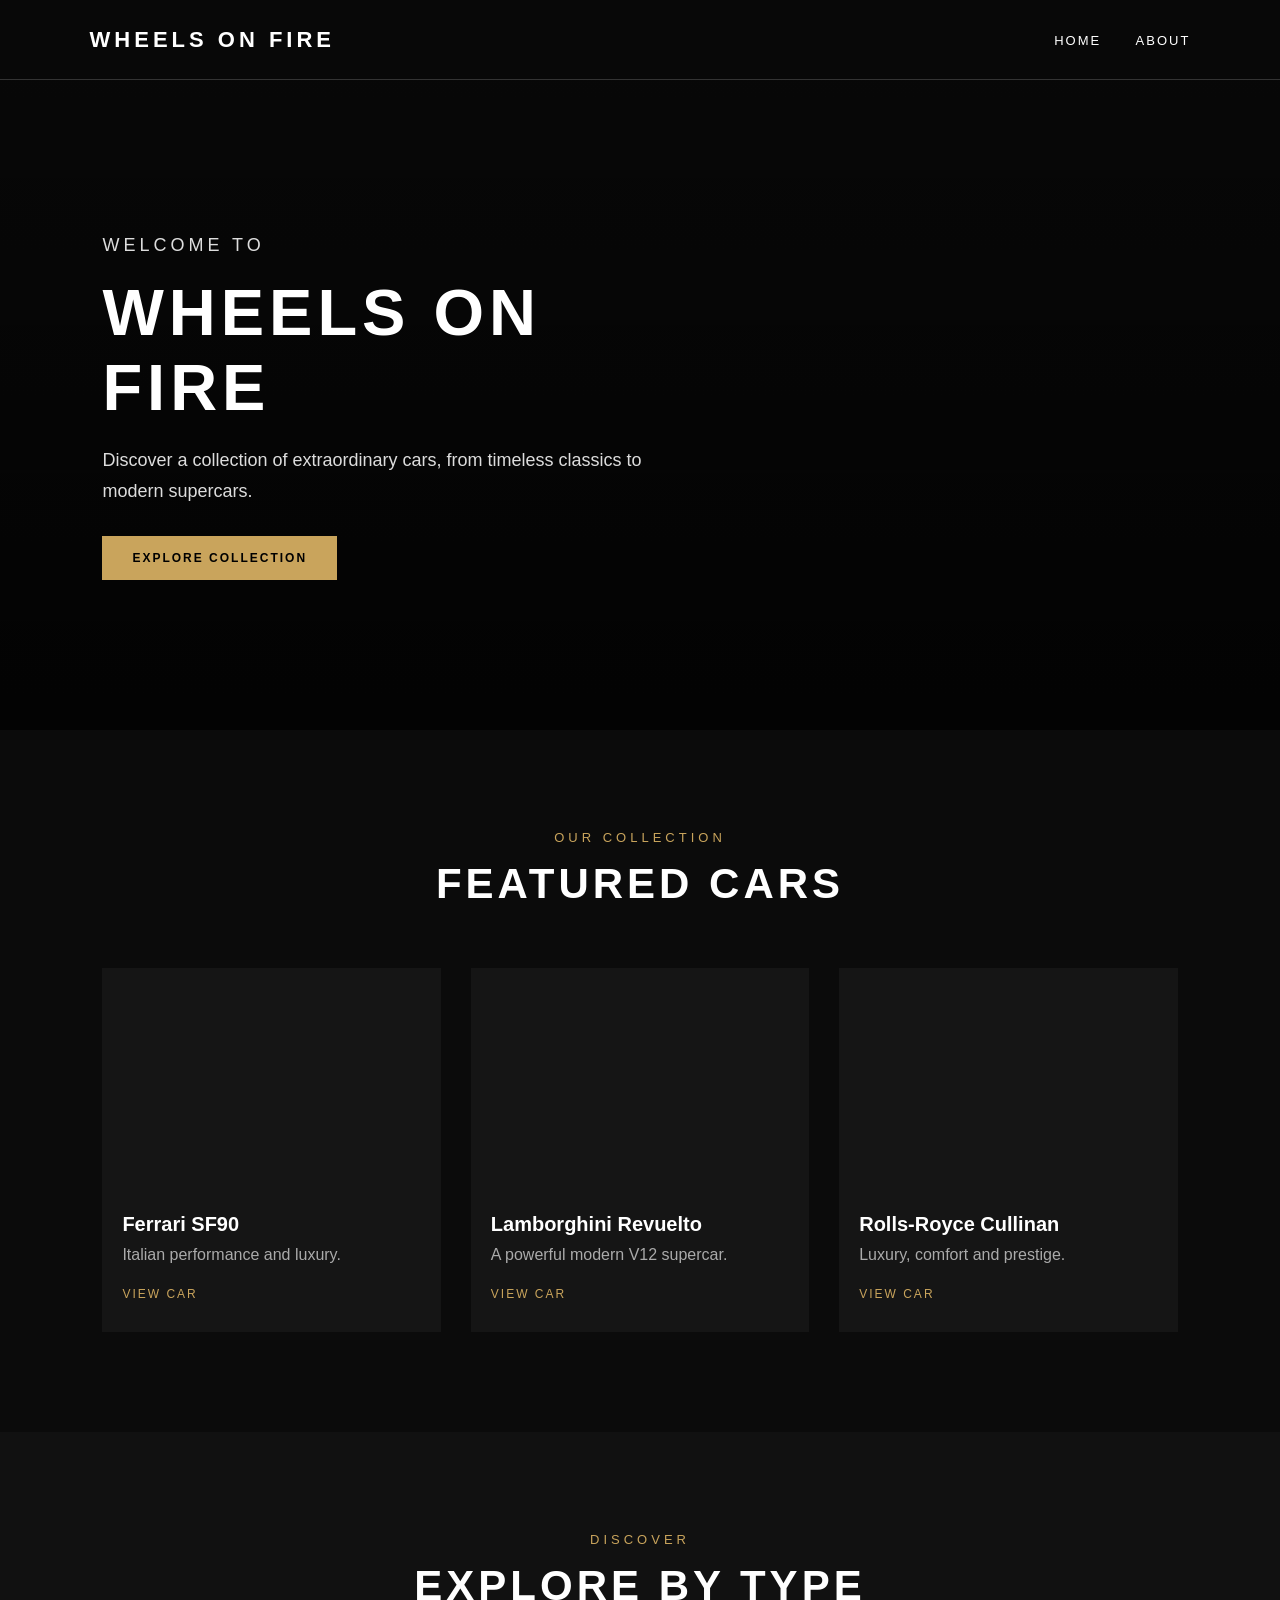
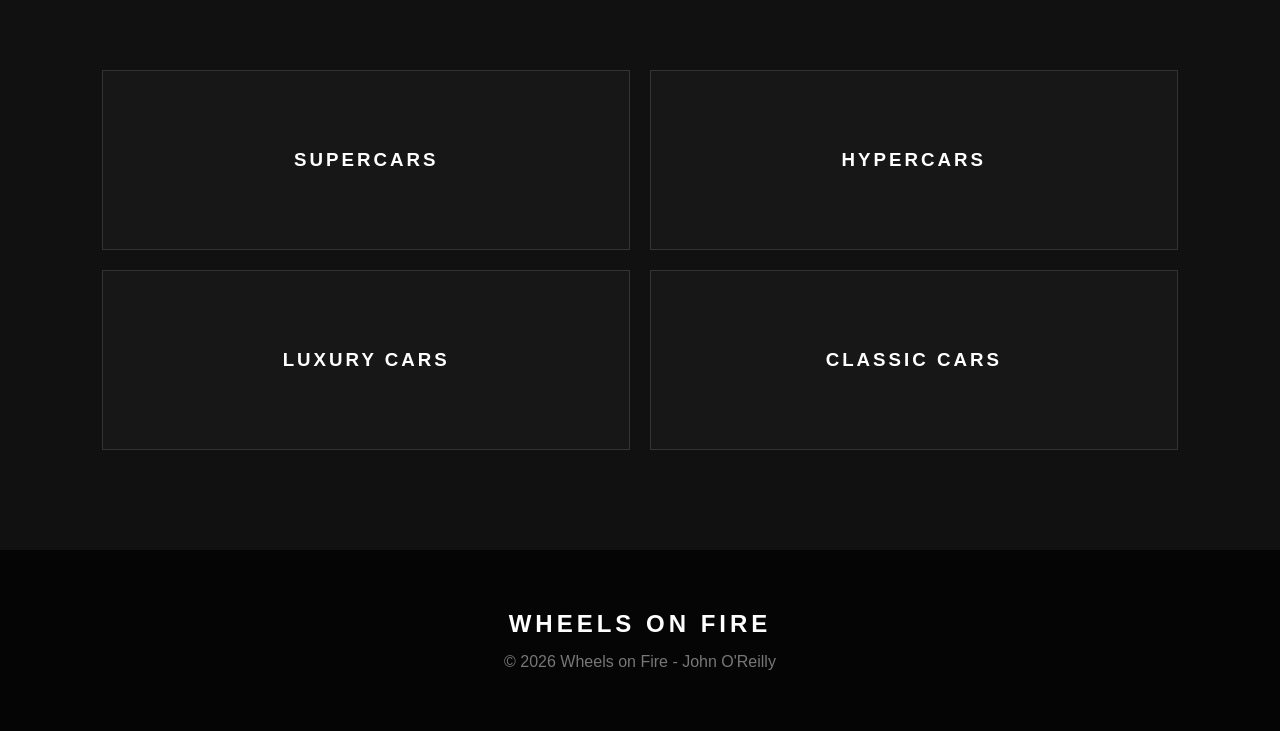
==== index.html @ 518493cc "Add files via upload" ====
<!DOCTYPE html>
<html>
<head>
    <title>Wheels on Fire</title>
    <link rel="stylesheet" href="style.css">
</head>

<body>

<header>
    <h1>WHEELS ON FIRE</h1>

    <nav>
        <a href="index.html">Home</a>
        <a href="about.html">About</a>
    </nav>
</header>


<section class="hero">

    <div class="hero-text">
        <p class="small-title">WELCOME TO</p>

        <h2>WHEELS ON FIRE</h2>

        <p>
            Discover a collection of extraordinary cars,
            from timeless classics to modern supercars.
        </p>

        <a class="button" href="#collection">
            EXPLORE COLLECTION
        </a>
    </div>

</section>


<section id="collection" class="collection">

    <p class="small-title">OUR COLLECTION</p>

    <h2>FEATURED CARS</h2>

    <div class="cars">

        <div class="car">
            <div class="car-image ferrari"></div>

            <h3>Ferrari SF90</h3>

            <p>
                Italian performance and luxury.
            </p>

            <a href="#">VIEW CAR</a>
        </div>


        <div class="car">
            <div class="car-image lamborghini"></div>

            <h3>Lamborghini Revuelto</h3>

            <p>
                A powerful modern V12 supercar.
            </p>

            <a href="#">VIEW CAR</a>
        </div>


        <div class="car">
            <div class="car-image rolls"></div>

            <h3>Rolls-Royce Cullinan</h3>

            <p>
                Luxury, comfort and prestige.
            </p>

            <a href="#">VIEW CAR</a>
        </div>

    </div>

</section>


<section class="categories">

    <p class="small-title">DISCOVER</p>

    <h2>EXPLORE BY TYPE</h2>

    <div class="category-list">

        <div>
            <h3>SUPERCARS</h3>
        </div>

        <div>
            <h3>HYPERCARS</h3>
        </div>

        <div>
            <h3>LUXURY CARS</h3>
        </div>

        <div>
            <h3>CLASSIC CARS</h3>
        </div>

    </div>

</section>


<footer>

    <h2>WHEELS ON FIRE</h2>

    <p>
        © 2026 Wheels on Fire - John O'Reilly
    </p>

</footer>

</body>
</html>
---- style.css ----
* {
    margin: 0;
    padding: 0;
    box-sizing: border-box;
}

body {
    background-color: #0b0b0b;
    color: white;
    font-family: Arial, sans-serif;
}


/* NAVIGATION */

header {
    height: 80px;
    display: flex;
    align-items: center;
    justify-content: space-between;
    padding: 0 7%;
    background-color: #080808;
    border-bottom: 1px solid #333;
}

header h1 {
    font-size: 22px;
    letter-spacing: 4px;
}

nav a {
    color: white;
    text-decoration: none;
    margin-left: 30px;
    text-transform: uppercase;
    font-size: 13px;
    letter-spacing: 2px;
}

nav a:hover {
    color: #c9a45c;
}


/* HERO */

.hero {
    height: 650px;

    background-image:
        linear-gradient(
            rgba(0,0,0,0.35),
            rgba(0,0,0,0.75)
        ),
        url("https://images.unsplash.com/photo-1503376780353-7e6692767b70");

    background-size: cover;
    background-position: center;

    display: flex;
    align-items: center;
    padding-left: 8%;
}

.hero-text {
    max-width: 600px;
}

.small-title {
    color: #c9a45c;
    letter-spacing: 4px;
    font-size: 13px;
    margin-bottom: 15px;
}

.hero h2 {
    font-size: 65px;
    letter-spacing: 5px;
    margin-bottom: 20px;
}

.hero p {
    font-size: 18px;
    line-height: 1.7;
    color: #dddddd;
}


/* BUTTON */

.button {
    display: inline-block;
    margin-top: 30px;
    padding: 15px 30px;

    background-color: #c9a45c;
    color: black;

    text-decoration: none;
    font-size: 12px;
    font-weight: bold;
    letter-spacing: 2px;
}

.button:hover {
    background-color: white;
}


/* COLLECTION */

.collection {
    padding: 100px 8%;
    text-align: center;
}

.collection h2,
.categories h2 {
    font-size: 42px;
    letter-spacing: 4px;
    margin-bottom: 60px;
}

.cars {
    display: flex;
    gap: 30px;
    justify-content: center;
}

.car {
    background-color: #151515;
    width: 32%;
    padding-bottom: 30px;
    text-align: left;
}

.car-image {
    height: 220px;
    background-size: cover;
    background-position: center;
}

.ferrari {
    background-image: url("https://images.unsplash.com/photo-1592198084033-aade902d1aae");
}

.lamborghini {
    background-image: url("https://images.unsplash.com/photo-1544636331-e26879cd4d9b");
}

.rolls {
    background-image: url("https://images.unsplash.com/photo-1631295868223-63265b40d9e4");
}

.car h3 {
    font-size: 20px;
    margin: 25px 20px 10px;
}

.car p {
    color: #aaa;
    margin: 0 20px 20px;
}

.car a {
    color: #c9a45c;
    margin-left: 20px;
    text-decoration: none;
    font-size: 12px;
    letter-spacing: 2px;
}


/* CATEGORIES */

.categories {
    padding: 100px 8%;
    text-align: center;
    background-color: #111;
}

.category-list {
    display: grid;
    grid-template-columns: 1fr 1fr;
    gap: 20px;
}

.category-list div {
    height: 180px;
    display: flex;
    align-items: center;
    justify-content: center;

    border: 1px solid #333;

    background-color: #171717;
}

.category-list h3 {
    letter-spacing: 3px;
}

.category-list div:hover {
    background-color: #c9a45c;
    color: black;
}


/* FOOTER */

footer {
    text-align: center;
    padding: 60px;
    background-color: #050505;
}

footer h2 {
    letter-spacing: 4px;
    margin-bottom: 15px;
}

footer p {
    color: #777;
}
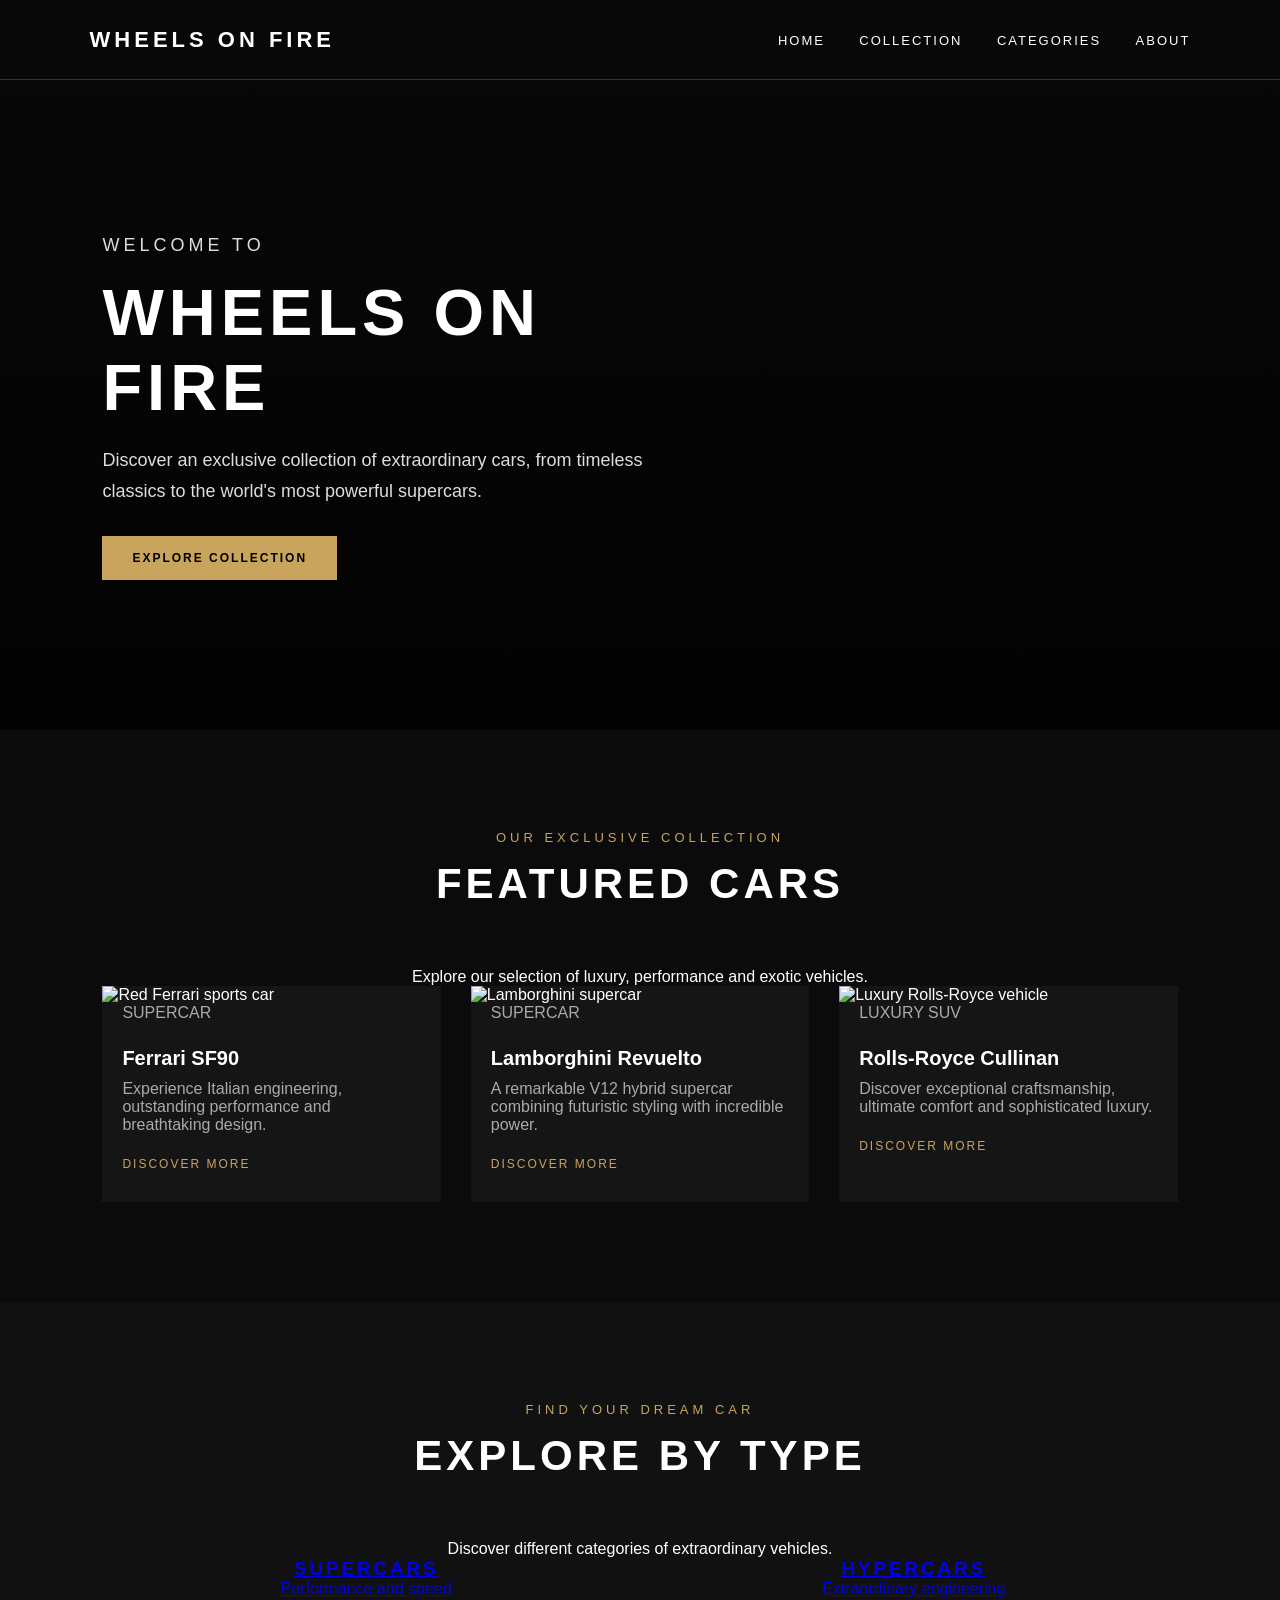
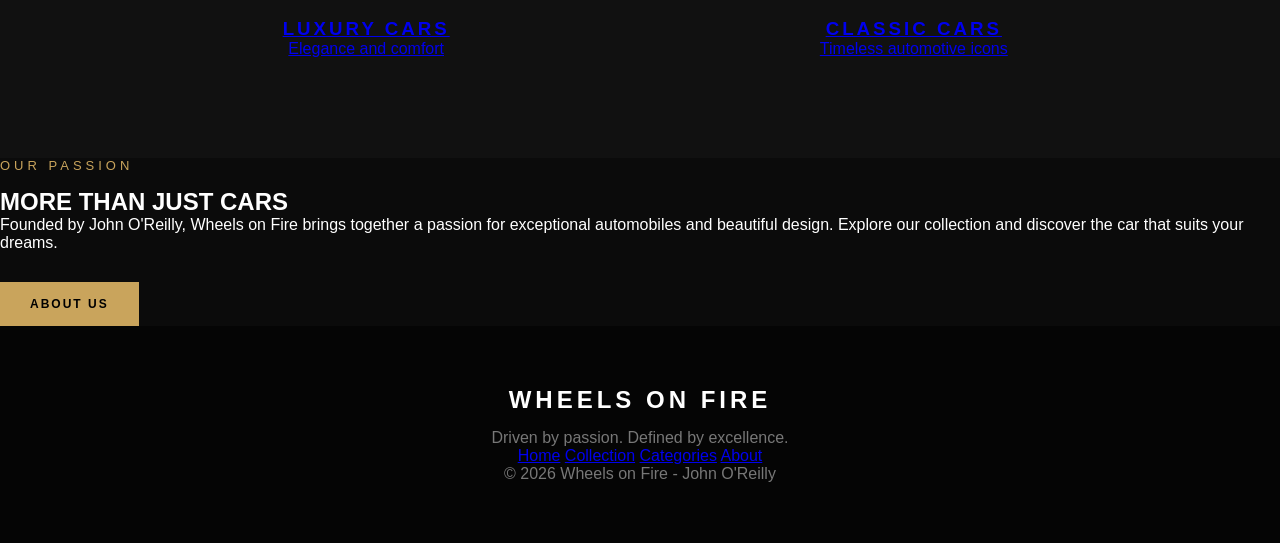
==== commit a5880f30: "Update index.html" ====
--- a/index.html
+++ b/index.html
@@ -1,131 +1,276 @@
 <!DOCTYPE html>
-<html>
+<html lang="en">
+
 <head>
-    <title>Wheels on Fire</title>
+    <meta charset="UTF-8">
+    <meta name="viewport" content="width=device-width, initial-scale=1.0">
+    <title>Wheels on Fire | Luxury Car Collection</title>
     <link rel="stylesheet" href="style.css">
 </head>
 
 <body>
 
-<header>
-    <h1>WHEELS ON FIRE</h1>
-
-    <nav>
-        <a href="index.html">Home</a>
-        <a href="about.html">About</a>
-    </nav>
-</header>
-
-
-<section class="hero">
-
-    <div class="hero-text">
-        <p class="small-title">WELCOME TO</p>
+    <!-- NAVIGATION BAR -->
+
+    <header>
+        <h1>WHEELS ON FIRE</h1>
+
+        <nav>
+            <a href="index.html" aria-current="page">Home</a>
+            <a href="#collection">Collection</a>
+            <a href="#categories">Categories</a>
+            <a href="about.html">About</a>
+        </nav>
+    </header>
+
+
+    <main>
+
+        <!-- HERO SECTION -->
+
+        <section class="hero">
+
+            <div class="hero-text">
+
+                <p class="small-title">WELCOME TO</p>
+
+                <h2>WHEELS ON FIRE</h2>
+
+                <p>
+                    Discover an exclusive collection of
+                    extraordinary cars, from timeless classics
+                    to the world's most powerful supercars.
+                </p>
+
+                <a href="#collection" class="button">
+                    EXPLORE COLLECTION
+                </a>
+
+            </div>
+
+        </section>
+
+
+        <!-- FEATURED CAR COLLECTION -->
+
+        <section id="collection" class="collection">
+
+            <p class="small-title">OUR EXCLUSIVE COLLECTION</p>
+
+            <h2>FEATURED CARS</h2>
+
+            <p class="section-description">
+                Explore our selection of luxury,
+                performance and exotic vehicles.
+            </p>
+
+            <div class="cars">
+
+                <!-- FERRARI -->
+
+                <article class="car">
+
+                    <img
+                        src="https://images.unsplash.com/photo-1592198084033-aade902d1aae?w=900"
+                        alt="Red Ferrari sports car"
+                        loading="lazy">
+
+                    <div class="car-details">
+
+                        <p class="car-type">SUPERCAR</p>
+
+                        <h3>Ferrari SF90</h3>
+
+                        <p>
+                            Experience Italian engineering,
+                            outstanding performance and
+                            breathtaking design.
+                        </p>
+
+                        <a href="https://www.ferrari.com/en-EN/auto/sf90-stradale"
+                           target="_blank"
+                           rel="noopener noreferrer">
+                            DISCOVER MORE
+                        </a>
+
+                    </div>
+
+                </article>
+
+
+                <!-- LAMBORGHINI -->
+
+                <article class="car">
+
+                    <img
+                        src="https://images.unsplash.com/photo-1544636331-e26879cd4d9b?w=900"
+                        alt="Lamborghini supercar"
+                        loading="lazy">
+
+                    <div class="car-details">
+
+                        <p class="car-type">SUPERCAR</p>
+
+                        <h3>Lamborghini Revuelto</h3>
+
+                        <p>
+                            A remarkable V12 hybrid supercar
+                            combining futuristic styling
+                            with incredible power.
+                        </p>
+
+                        <a href="https://www.lamborghini.com/en-en/models/revuelto"
+                           target="_blank"
+                           rel="noopener noreferrer">
+                            DISCOVER MORE
+                        </a>
+
+                    </div>
+
+                </article>
+
+
+                <!-- ROLLS ROYCE -->
+
+                <article class="car">
+
+                    <img
+                        src="https://images.unsplash.com/photo-1631295868223-63265b40d9e4?w=900"
+                        alt="Luxury Rolls-Royce vehicle"
+                        loading="lazy">
+
+                    <div class="car-details">
+
+                        <p class="car-type">LUXURY SUV</p>
+
+                        <h3>Rolls-Royce Cullinan</h3>
+
+                        <p>
+                            Discover exceptional craftsmanship,
+                            ultimate comfort and
+                            sophisticated luxury.
+                        </p>
+
+                        <a href="https://www.rolls-roycemotorcars.com/en_GB/showroom/cullinan.html"
+                           target="_blank"
+                           rel="noopener noreferrer">
+                            DISCOVER MORE
+                        </a>
+
+                    </div>
+
+                </article>
+
+            </div>
+
+        </section>
+
+
+        <!-- CAR CATEGORIES -->
+
+        <section id="categories" class="categories">
+
+            <p class="small-title">FIND YOUR DREAM CAR</p>
+
+            <h2>EXPLORE BY TYPE</h2>
+
+            <p class="section-description">
+                Discover different categories of
+                extraordinary vehicles.
+            </p>
+
+            <div class="category-list">
+
+                <a href="https://www.ferrari.com/en-EN/auto"
+                   class="category"
+                   target="_blank"
+                   rel="noopener noreferrer">
+
+                    <h3>SUPERCARS</h3>
+                    <p>Performance and speed</p>
+
+                </a>
+
+                <a href="https://www.bugatti.com/"
+                   class="category"
+                   target="_blank"
+                   rel="noopener noreferrer">
+
+                    <h3>HYPERCARS</h3>
+                    <p>Extraordinary engineering</p>
+
+                </a>
+
+                <a href="https://www.rolls-roycemotorcars.com/"
+                   class="category"
+                   target="_blank"
+                   rel="noopener noreferrer">
+
+                    <h3>LUXURY CARS</h3>
+                    <p>Elegance and comfort</p>
+
+                </a>
+
+                <a href="https://www.classicdriver.com/en/cars"
+                   class="category"
+                   target="_blank"
+                   rel="noopener noreferrer">
+
+                    <h3>CLASSIC CARS</h3>
+                    <p>Timeless automotive icons</p>
+
+                </a>
+
+            </div>
+
+        </section>
+
+
+        <!-- ABOUT PREVIEW -->
+
+        <section class="about-preview">
+
+            <p class="small-title">OUR PASSION</p>
+
+            <h2>MORE THAN JUST CARS</h2>
+
+            <p>
+                Founded by John O'Reilly, Wheels on Fire
+                brings together a passion for exceptional
+                automobiles and beautiful design.
+                Explore our collection and discover
+                the car that suits your dreams.
+            </p>
+
+            <a href="about.html" class="button">
+                ABOUT US
+            </a>
+
+        </section>
+
+    </main>
+
+
+    <!-- FOOTER -->
+
+    <footer>
 
         <h2>WHEELS ON FIRE</h2>
 
-        <p>
-            Discover a collection of extraordinary cars,
-            from timeless classics to modern supercars.
+        <p>Driven by passion. Defined by excellence.</p>
+
+        <div class="footer-links">
+            <a href="index.html">Home</a>
+            <a href="#collection">Collection</a>
+            <a href="#categories">Categories</a>
+            <a href="about.html">About</a>
+        </div>
+
+        <p class="copyright">
+            &copy; 2026 Wheels on Fire - John O'Reilly
         </p>
 
-        <a class="button" href="#collection">
-            EXPLORE COLLECTION
-        </a>
-    </div>
-
-</section>
-
-
-<section id="collection" class="collection">
-
-    <p class="small-title">OUR COLLECTION</p>
-
-    <h2>FEATURED CARS</h2>
-
-    <div class="cars">
-
-        <div class="car">
-            <div class="car-image ferrari"></div>
-
-            <h3>Ferrari SF90</h3>
-
-            <p>
-                Italian performance and luxury.
-            </p>
-
-            <a href="#">VIEW CAR</a>
-        </div>
-
-
-        <div class="car">
-            <div class="car-image lamborghini"></div>
-
-            <h3>Lamborghini Revuelto</h3>
-
-            <p>
-                A powerful modern V12 supercar.
-            </p>
-
-            <a href="#">VIEW CAR</a>
-        </div>
-
-
-        <div class="car">
-            <div class="car-image rolls"></div>
-
-            <h3>Rolls-Royce Cullinan</h3>
-
-            <p>
-                Luxury, comfort and prestige.
-            </p>
-
-            <a href="#">VIEW CAR</a>
-        </div>
-
-    </div>
-
-</section>
-
-
-<section class="categories">
-
-    <p class="small-title">DISCOVER</p>
-
-    <h2>EXPLORE BY TYPE</h2>
-
-    <div class="category-list">
-
-        <div>
-            <h3>SUPERCARS</h3>
-        </div>
-
-        <div>
-            <h3>HYPERCARS</h3>
-        </div>
-
-        <div>
-            <h3>LUXURY CARS</h3>
-        </div>
-
-        <div>
-            <h3>CLASSIC CARS</h3>
-        </div>
-
-    </div>
-
-</section>
-
-
-<footer>
-
-    <h2>WHEELS ON FIRE</h2>
-
-    <p>
-        © 2026 Wheels on Fire - John O'Reilly
-    </p>
-
-</footer>
+    </footer>
 
 </body>
-</html>+</html>
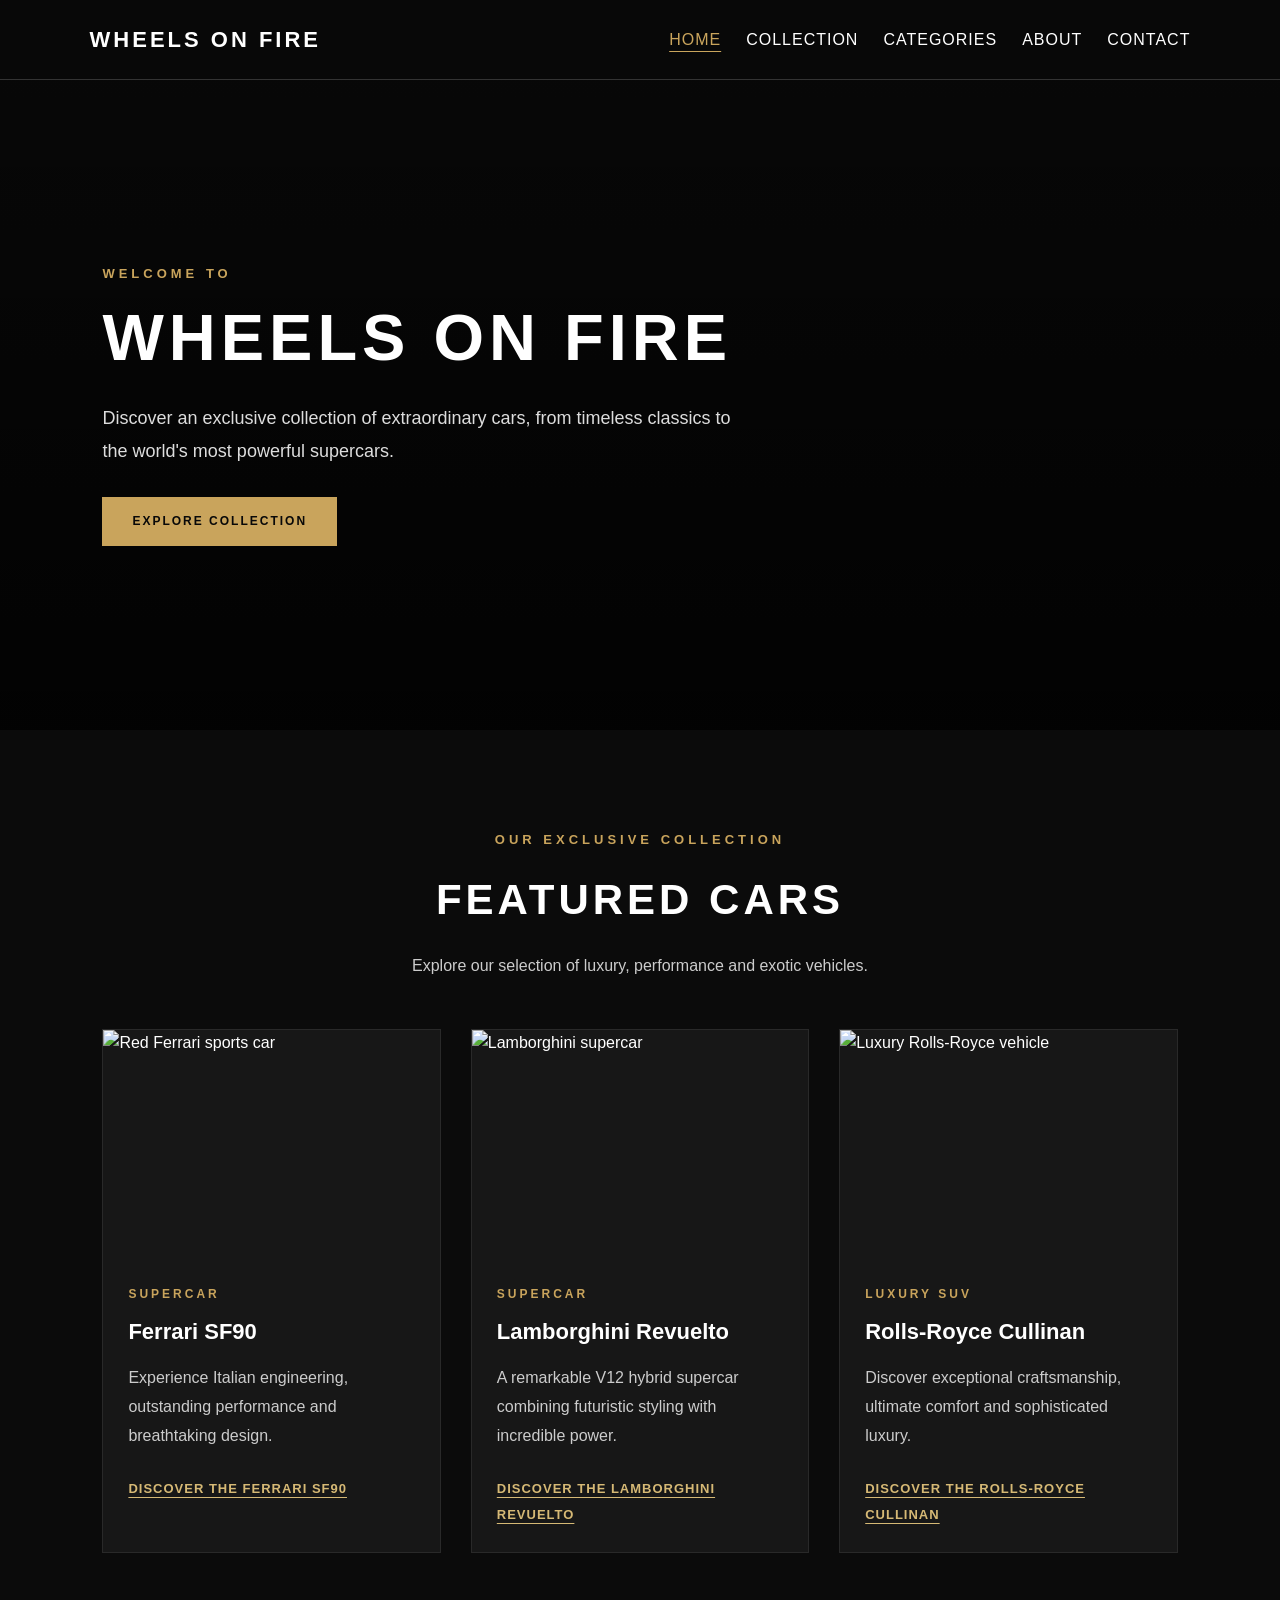
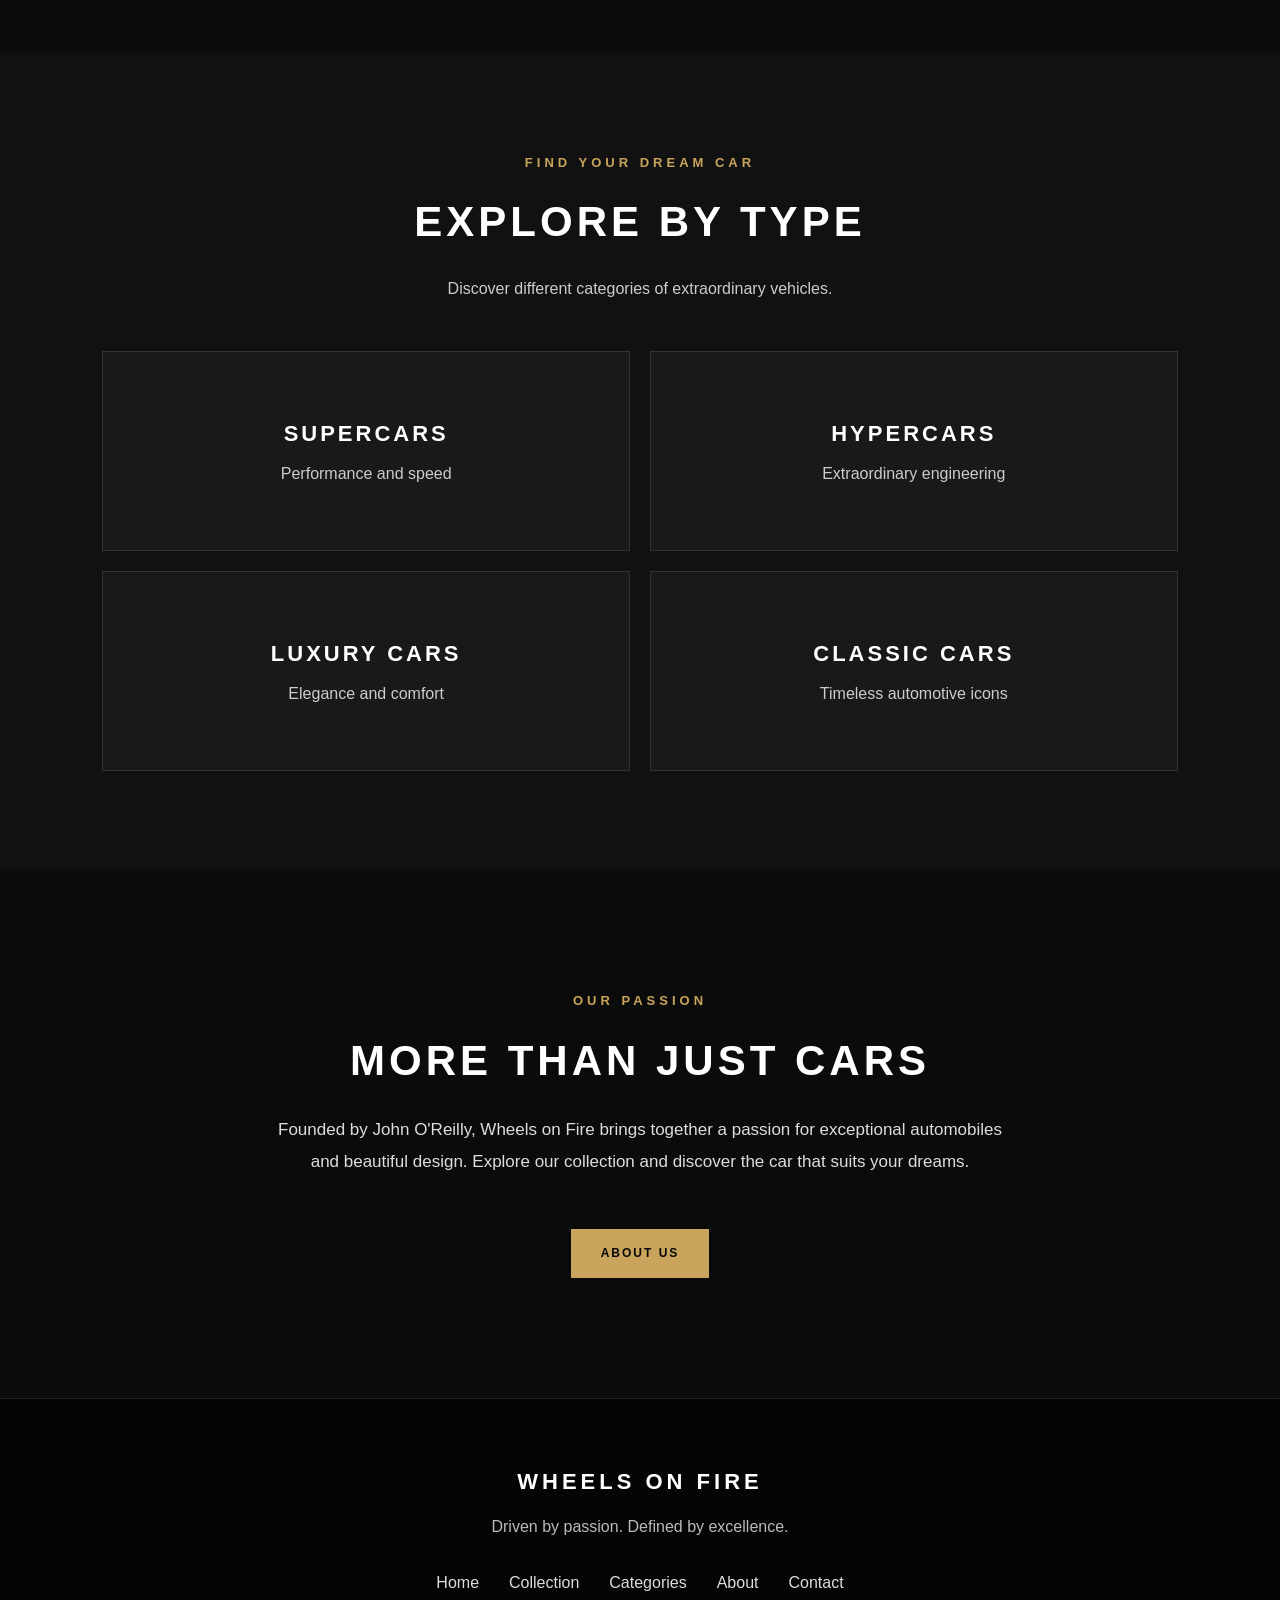
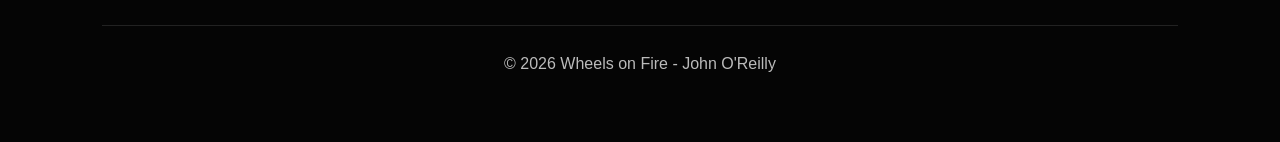
==== commit 03ae0295: "Add files via upload" ====
--- a/index.html
+++ b/index.html
@@ -1,30 +1,61 @@
+
 <!DOCTYPE html>
 <html lang="en">
 
 <head>
     <meta charset="UTF-8">
     <meta name="viewport" content="width=device-width, initial-scale=1.0">
+
     <title>Wheels on Fire | Luxury Car Collection</title>
+
     <link rel="stylesheet" href="style.css">
 </head>
 
 <body>
 
+    <!-- ACCESSIBILITY: SKIP NAVIGATION -->
+
+    <a href="#main-content" class="skip-link">
+        Skip to main content
+    </a>
+
+
     <!-- NAVIGATION BAR -->
 
     <header>
-        <h1>WHEELS ON FIRE</h1>
-
-        <nav>
-            <a href="index.html" aria-current="page">Home</a>
-            <a href="#collection">Collection</a>
-            <a href="#categories">Categories</a>
-            <a href="about.html">About</a>
+
+        <p class="site-logo">WHEELS ON FIRE</p>
+
+        <!-- ACCESSIBILITY: CONSISTENT NAVIGATION -->
+
+        <nav aria-label="Main navigation">
+
+            <a href="index.html" aria-current="page">
+                Home
+            </a>
+
+            <a href="#collection">
+                Collection
+            </a>
+
+            <a href="#categories">
+                Categories
+            </a>
+
+            <a href="about.html">
+                About
+            </a>
+
+            <a href="about.html#contact">
+                Contact
+            </a>
+
         </nav>
+
     </header>
 
 
-    <main>
+    <main id="main-content">
 
         <!-- HERO SECTION -->
 
@@ -34,7 +65,9 @@
 
                 <p class="small-title">WELCOME TO</p>
 
-                <h2>WHEELS ON FIRE</h2>
+                <!-- ACCESSIBILITY: MAIN HEADING -->
+
+                <h1>WHEELS ON FIRE</h1>
 
                 <p>
                     Discover an exclusive collection of
@@ -55,7 +88,9 @@
 
         <section id="collection" class="collection">
 
-            <p class="small-title">OUR EXCLUSIVE COLLECTION</p>
+            <p class="small-title">
+                OUR EXCLUSIVE COLLECTION
+            </p>
 
             <h2>FEATURED CARS</h2>
 
@@ -64,11 +99,14 @@
                 performance and exotic vehicles.
             </p>
 
+
             <div class="cars">
 
                 <!-- FERRARI -->
 
                 <article class="car">
+
+                    <!-- ACCESSIBILITY: IMAGE ALT TEXT -->
 
                     <img
                         src="https://images.unsplash.com/photo-1592198084033-aade902d1aae?w=900"
@@ -87,10 +125,12 @@
                             breathtaking design.
                         </p>
 
+                        <!-- ACCESSIBILITY: DESCRIPTIVE LINK -->
+
                         <a href="https://www.ferrari.com/en-EN/auto/sf90-stradale"
                            target="_blank"
                            rel="noopener noreferrer">
-                            DISCOVER MORE
+                            DISCOVER THE FERRARI SF90
                         </a>
 
                     </div>
@@ -119,10 +159,12 @@
                             with incredible power.
                         </p>
 
+                        <!-- ACCESSIBILITY: DESCRIPTIVE LINK -->
+
                         <a href="https://www.lamborghini.com/en-en/models/revuelto"
                            target="_blank"
                            rel="noopener noreferrer">
-                            DISCOVER MORE
+                            DISCOVER THE LAMBORGHINI REVUELTO
                         </a>
 
                     </div>
@@ -151,10 +193,12 @@
                             sophisticated luxury.
                         </p>
 
+                        <!-- ACCESSIBILITY: DESCRIPTIVE LINK -->
+
                         <a href="https://www.rolls-roycemotorcars.com/en_GB/showroom/cullinan.html"
                            target="_blank"
                            rel="noopener noreferrer">
-                            DISCOVER MORE
+                            DISCOVER THE ROLLS-ROYCE CULLINAN
                         </a>
 
                     </div>
@@ -170,7 +214,9 @@
 
         <section id="categories" class="categories">
 
-            <p class="small-title">FIND YOUR DREAM CAR</p>
+            <p class="small-title">
+                FIND YOUR DREAM CAR
+            </p>
 
             <h2>EXPLORE BY TYPE</h2>
 
@@ -179,7 +225,10 @@
                 extraordinary vehicles.
             </p>
 
+
             <div class="category-list">
+
+                <!-- SUPERCARS -->
 
                 <a href="https://www.ferrari.com/en-EN/auto"
                    class="category"
@@ -187,9 +236,13 @@
                    rel="noopener noreferrer">
 
                     <h3>SUPERCARS</h3>
+
                     <p>Performance and speed</p>
 
                 </a>
+
+
+                <!-- HYPERCARS -->
 
                 <a href="https://www.bugatti.com/"
                    class="category"
@@ -197,9 +250,13 @@
                    rel="noopener noreferrer">
 
                     <h3>HYPERCARS</h3>
+
                     <p>Extraordinary engineering</p>
 
                 </a>
+
+
+                <!-- LUXURY CARS -->
 
                 <a href="https://www.rolls-roycemotorcars.com/"
                    class="category"
@@ -207,9 +264,13 @@
                    rel="noopener noreferrer">
 
                     <h3>LUXURY CARS</h3>
+
                     <p>Elegance and comfort</p>
 
                 </a>
+
+
+                <!-- CLASSIC CARS -->
 
                 <a href="https://www.classicdriver.com/en/cars"
                    class="category"
@@ -217,6 +278,7 @@
                    rel="noopener noreferrer">
 
                     <h3>CLASSIC CARS</h3>
+
                     <p>Timeless automotive icons</p>
 
                 </a>
@@ -257,13 +319,22 @@
 
         <h2>WHEELS ON FIRE</h2>
 
-        <p>Driven by passion. Defined by excellence.</p>
+        <p>
+            Driven by passion. Defined by excellence.
+        </p>
 
         <div class="footer-links">
+
             <a href="index.html">Home</a>
+
             <a href="#collection">Collection</a>
+
             <a href="#categories">Categories</a>
+
             <a href="about.html">About</a>
+
+            <a href="about.html#contact">Contact</a>
+
         </div>
 
         <p class="copyright">
--- a/style.css
+++ b/style.css
@@ -1,92 +1,218 @@
+
+/* ========================================
+   WHEELS ON FIRE - MAIN STYLESHEET
+   ======================================== */
+
+
+/* ========================================
+   1. GENERAL STYLING
+   ======================================== */
+
 * {
     margin: 0;
     padding: 0;
     box-sizing: border-box;
 }
 
+html {
+    scroll-behavior: smooth;
+}
+
 body {
     background-color: #0b0b0b;
     color: white;
+
+    /* ACCESSIBILITY: EASY-TO-READ FONT */
     font-family: Arial, sans-serif;
-}
-
-
-/* NAVIGATION */
+    font-size: 1rem;
+    line-height: 1.6;
+}
+
+a {
+    text-decoration: none;
+}
+
+img {
+    max-width: 100%;
+}
+
+
+/* ACCESSIBILITY: KEYBOARD FOCUS */
+
+:focus-visible {
+    outline: 3px solid #c9a45c;
+    outline-offset: 4px;
+}
+
+
+/* ACCESSIBILITY: SKIP NAVIGATION */
+
+.skip-link {
+    position: absolute;
+    top: -60px;
+    left: 10px;
+
+    background-color: #c9a45c;
+    color: black;
+
+    padding: 12px 20px;
+    font-size: 1rem;
+    z-index: 100;
+}
+
+.skip-link:focus {
+    top: 10px;
+}
+
+
+/* ========================================
+   2. NAVIGATION BAR - BOTH PAGES
+   ======================================== */
 
 header {
-    height: 80px;
+    min-height: 80px;
     display: flex;
     align-items: center;
     justify-content: space-between;
-    padding: 0 7%;
+    gap: 25px;
+
+    padding: 20px 7%;
     background-color: #080808;
     border-bottom: 1px solid #333;
 }
 
-header h1 {
+
+/* ACCESSIBILITY: LOGO IS NOT AN H1 */
+
+.site-logo {
     font-size: 22px;
-    letter-spacing: 4px;
+    font-weight: bold;
+    letter-spacing: 3px;
+    color: white;
+}
+
+.logo .site-logo {
+    font-size: 20px;
+    letter-spacing: 2px;
+}
+
+.logo .site-logo span {
+    color: #c9a45c;
+}
+
+.logo > p:not(.site-logo) {
+    color: #c9a45c;
+    font-size: 11px;
+    letter-spacing: 2px;
+    margin-top: 5px;
+}
+
+nav {
+    display: flex;
+    align-items: center;
+    gap: 25px;
+    flex-wrap: wrap;
 }
 
 nav a {
     color: white;
-    text-decoration: none;
-    margin-left: 30px;
     text-transform: uppercase;
-    font-size: 13px;
-    letter-spacing: 2px;
+
+    /* ACCESSIBILITY: LARGER TEXT */
+    font-size: 1rem;
+
+    letter-spacing: 1px;
+    transition: color 0.3s;
 }
 
 nav a:hover {
     color: #c9a45c;
-}
-
-
-/* HERO */
+    text-decoration: underline;
+    text-underline-offset: 6px;
+}
+
+
+/* ACCESSIBILITY: DO NOT USE COLOUR ALONE */
+
+nav a[aria-current="page"] {
+    color: #c9a45c;
+    text-decoration: underline;
+    text-underline-offset: 6px;
+}
+
+.enquire-button {
+    display: inline-block;
+    background-color: #c9a45c;
+    color: black;
+
+    padding: 14px 25px;
+    font-size: 12px;
+    letter-spacing: 1px;
+    text-align: center;
+    white-space: nowrap;
+
+    transition: background-color 0.3s;
+}
+
+.enquire-button:hover {
+    background-color: white;
+}
+
+
+/* ========================================
+   3. HOME PAGE - HERO SECTION
+   ======================================== */
 
 .hero {
-    height: 650px;
+    min-height: 650px;
 
     background-image:
         linear-gradient(
-            rgba(0,0,0,0.35),
-            rgba(0,0,0,0.75)
+            rgba(0, 0, 0, 0.35),
+            rgba(0, 0, 0, 0.8)
         ),
-        url("https://images.unsplash.com/photo-1503376780353-7e6692767b70");
+        url("https://images.unsplash.com/photo-1503376780353-7e6692767b70?w=1800");
 
     background-size: cover;
     background-position: center;
 
     display: flex;
     align-items: center;
-    padding-left: 8%;
+    padding: 100px 8%;
 }
 
 .hero-text {
-    max-width: 600px;
+    max-width: 650px;
 }
 
 .small-title {
     color: #c9a45c;
     letter-spacing: 4px;
     font-size: 13px;
+    font-weight: bold;
     margin-bottom: 15px;
 }
 
-.hero h2 {
+
+/* ACCESSIBILITY: MAIN PAGE HEADING */
+
+.hero h1 {
     font-size: 65px;
     letter-spacing: 5px;
-    margin-bottom: 20px;
-}
-
-.hero p {
+    line-height: 1.2;
+    margin-bottom: 25px;
+}
+
+.hero-text > p:not(.small-title) {
     font-size: 18px;
-    line-height: 1.7;
-    color: #dddddd;
-}
-
-
-/* BUTTON */
+    color: #ddd;
+    line-height: 1.8;
+}
+
+
+/* ========================================
+   4. BUTTONS - BOTH PAGES
+   ======================================== */
 
 .button {
     display: inline-block;
@@ -94,31 +220,49 @@
     padding: 15px 30px;
 
     background-color: #c9a45c;
-    color: black;
-
-    text-decoration: none;
+    color: #080808;
+
     font-size: 12px;
     font-weight: bold;
     letter-spacing: 2px;
+
+    transition: background-color 0.3s,
+                transform 0.3s;
 }
 
 .button:hover {
     background-color: white;
-}
-
-
-/* COLLECTION */
+    transform: translateY(-3px);
+}
+
+
+/* ========================================
+   5. HOME PAGE - SECTION HEADINGS
+   ======================================== */
+
+.collection h2,
+.categories h2,
+.about-preview h2 {
+    font-size: 42px;
+    letter-spacing: 4px;
+    margin-bottom: 20px;
+}
+
+.section-description {
+    color: #ccc;
+    font-size: 1rem;
+    max-width: 600px;
+    margin: 0 auto 50px;
+}
+
+
+/* ========================================
+   6. HOME PAGE - FEATURED CARS
+   ======================================== */
 
 .collection {
     padding: 100px 8%;
     text-align: center;
-}
-
-.collection h2,
-.categories h2 {
-    font-size: 42px;
-    letter-spacing: 4px;
-    margin-bottom: 60px;
 }
 
 .cars {
@@ -128,50 +272,83 @@
 }
 
 .car {
-    background-color: #151515;
-    width: 32%;
-    padding-bottom: 30px;
+    background-color: #171717;
+    flex: 1;
+    min-width: 0;
     text-align: left;
-}
-
-.car-image {
-    height: 220px;
-    background-size: cover;
-    background-position: center;
-}
-
-.ferrari {
-    background-image: url("https://images.unsplash.com/photo-1592198084033-aade902d1aae");
-}
-
-.lamborghini {
-    background-image: url("https://images.unsplash.com/photo-1544636331-e26879cd4d9b");
-}
-
-.rolls {
-    background-image: url("https://images.unsplash.com/photo-1631295868223-63265b40d9e4");
+    overflow: hidden;
+
+    border: 1px solid #292929;
+
+    transition: transform 0.3s,
+                border-color 0.3s;
+}
+
+.car:hover {
+    transform: translateY(-8px);
+    border-color: #c9a45c;
+}
+
+.car img {
+    display: block;
+    width: 100%;
+    height: 230px;
+    object-fit: cover;
+
+    transition: transform 0.4s;
+}
+
+.car:hover img {
+    transform: scale(1.04);
+}
+
+.car-details {
+    padding: 25px;
+}
+
+.car-type {
+    color: #c9a45c;
+    font-size: 12px;
+    font-weight: bold;
+    letter-spacing: 3px;
+    margin-bottom: 10px;
 }
 
 .car h3 {
-    font-size: 20px;
-    margin: 25px 20px 10px;
-}
-
-.car p {
-    color: #aaa;
-    margin: 0 20px 20px;
-}
+    font-size: 22px;
+    margin-bottom: 15px;
+}
+
+
+/* ACCESSIBILITY: LARGER PARAGRAPHS */
+
+.car-details > p:not(.car-type) {
+    color: #ccc;
+    font-size: 1rem;
+    line-height: 1.8;
+    margin-bottom: 25px;
+}
+
+
+/* ACCESSIBILITY: DESCRIPTIVE LINKS */
 
 .car a {
-    color: #c9a45c;
-    margin-left: 20px;
-    text-decoration: none;
-    font-size: 12px;
-    letter-spacing: 2px;
-}
-
-
-/* CATEGORIES */
+    color: #d6b975;
+    font-size: 13px;
+    font-weight: bold;
+    letter-spacing: 1px;
+    text-decoration: underline;
+    text-underline-offset: 4px;
+}
+
+.car a:hover {
+    color: white;
+}
+
+
+/* ========================================
+   7. HOME PAGE - CAR CATEGORIES
+   ======================================== */
 
 .categories {
     padding: 100px 8%;
@@ -185,40 +362,689 @@
     gap: 20px;
 }
 
-.category-list div {
-    height: 180px;
+.category {
+    min-height: 200px;
+
+    display: flex;
+    flex-direction: column;
+    align-items: center;
+    justify-content: center;
+
+    padding: 30px;
+    border: 1px solid #333;
+    background-color: #191919;
+    color: white;
+
+    transition: background-color 0.3s,
+                border-color 0.3s;
+}
+
+.category h3 {
+    font-size: 22px;
+    letter-spacing: 3px;
+    margin-bottom: 10px;
+}
+
+.category p {
+    color: #ccc;
+    font-size: 1rem;
+}
+
+.category:hover {
+    background-color: #c9a45c;
+    border-color: #c9a45c;
+    color: black;
+}
+
+.category:hover p {
+    color: #222;
+}
+
+
+/* ========================================
+   8. HOME PAGE - ABOUT PREVIEW
+   ======================================== */
+
+.about-preview {
+    padding: 120px 8%;
+    text-align: center;
+    background-color: #0b0b0b;
+}
+
+.about-preview > p:not(.small-title) {
+    color: #ddd;
+    font-size: 17px;
+    max-width: 750px;
+    margin: 20px auto;
+    line-height: 1.9;
+}
+
+
+/* ========================================
+   9. ABOUT PAGE - HERO SECTION
+   ======================================== */
+
+.about-hero {
+    min-height: 540px;
+
+    background-image:
+        linear-gradient(
+            rgba(0, 0, 0, 0.55),
+            rgba(0, 0, 0, 0.9)
+        ),
+        url("https://images.unsplash.com/photo-1492144534655-ae79c964c9d7?w=1800");
+
+    background-size: cover;
+    background-position: center;
+
     display: flex;
     align-items: center;
+    padding: 100px 10%;
+}
+
+.about-hero-content {
+    max-width: 750px;
+}
+
+.gold-label {
+    display: inline-block;
+    color: #d6b975;
+    border: 1px solid #756032;
+
+    padding: 8px 15px;
+    margin-bottom: 30px;
+
+    font-size: 12px;
+    letter-spacing: 2px;
+}
+
+
+/* ACCESSIBILITY: MAIN ABOUT HEADING */
+
+.about-hero h1 {
+    font-family: Georgia, serif;
+    font-size: 58px;
+    font-weight: normal;
+    line-height: 1.4;
+    margin-bottom: 25px;
+}
+
+.hero-description {
+    color: #ddd;
+    font-size: 1rem;
+    line-height: 1.9;
+    max-width: 550px;
+}
+
+
+/* ========================================
+   10. ABOUT PAGE - COMPANY HISTORY
+   ======================================== */
+
+.company-history {
+    display: flex;
+    align-items: center;
+    gap: 70px;
+
+    padding: 110px 10%;
+    background-color: #050505;
+}
+
+.history-text,
+.history-image {
+    width: 50%;
+}
+
+.history-text h2 {
+    font-family: Georgia, serif;
+    font-size: 39px;
+    font-weight: normal;
+    line-height: 1.4;
+    margin-bottom: 30px;
+}
+
+
+/* ACCESSIBILITY: READABLE TEXT */
+
+.history-text > p:not(.gold-label) {
+    color: #ccc;
+    font-size: 1rem;
+    line-height: 2;
+    margin-bottom: 25px;
+}
+
+.history-image img {
+    width: 100%;
+    height: 500px;
+    object-fit: cover;
+    display: block;
+}
+
+
+/* ========================================
+   11. ABOUT PAGE - COMPANY GROWTH
+   ======================================== */
+
+.company-growth {
+    display: flex;
+    align-items: center;
+    gap: 70px;
+
+    padding: 110px 10%;
+    background-color: #0b0b0b;
+}
+
+.growth-image,
+.growth-text {
+    width: 50%;
+}
+
+.growth-image img {
+    width: 100%;
+    height: 500px;
+    object-fit: cover;
+    display: block;
+}
+
+.growth-text h2 {
+    font-family: Georgia, serif;
+    font-size: 39px;
+    font-weight: normal;
+    line-height: 1.4;
+    margin-bottom: 30px;
+}
+
+.growth-text > p:not(.gold-label) {
+    color: #ccc;
+    font-size: 1rem;
+    line-height: 2;
+    margin-bottom: 25px;
+}
+
+
+/* ========================================
+   12. ABOUT PAGE - FOUNDER
+   ======================================== */
+
+.founder-section {
+    display: flex;
+    align-items: center;
+    gap: 70px;
+
+    padding: 110px 10%;
+    background-color: #050505;
+}
+
+.founder-text {
+    width: 55%;
+}
+
+.founder-image {
+    width: 45%;
+}
+
+.founder-text h2 {
+    font-family: Georgia, serif;
+    font-size: 42px;
+    font-weight: normal;
+    margin-bottom: 30px;
+}
+
+.founder-text > p:not(.gold-label) {
+    color: #ccc;
+    font-size: 1rem;
+    line-height: 2;
+    margin-bottom: 25px;
+}
+
+.founder-image img {
+    width: 100%;
+    max-height: 500px;
+    object-fit: cover;
+    display: block;
+}
+
+
+/* ========================================
+   13. ABOUT PAGE - COMPANY VISION
+   ======================================== */
+
+.company-vision {
+    padding: 110px 20%;
+    text-align: center;
+    background-color: #0b0b0b;
+}
+
+.company-vision h2 {
+    font-family: Georgia, serif;
+    font-size: 44px;
+    font-weight: normal;
+    margin-bottom: 30px;
+}
+
+.company-vision > p:not(.gold-label) {
+    color: #ccc;
+    font-size: 1rem;
+    line-height: 2;
+    margin-bottom: 25px;
+}
+
+
+/* ========================================
+   14. HOME PAGE - FOOTER
+   ======================================== */
+
+footer {
+    text-align: center;
+    padding: 65px 8%;
+    background-color: #050505;
+    border-top: 1px solid #222;
+}
+
+footer h2 {
+    font-size: 22px;
+    letter-spacing: 4px;
+    margin-bottom: 15px;
+}
+
+footer p {
+    color: #bbb;
+    font-size: 1rem;
+}
+
+.footer-links {
+    display: flex;
     justify-content: center;
-
-    border: 1px solid #333;
-
-    background-color: #171717;
-}
-
-.category-list h3 {
-    letter-spacing: 3px;
-}
-
-.category-list div:hover {
+    flex-wrap: wrap;
+    gap: 30px;
+    margin: 30px 0;
+}
+
+.footer-links a {
+    color: #ddd;
+    font-size: 1rem;
+}
+
+.footer-links a:hover {
+    color: #c9a45c;
+    text-decoration: underline;
+}
+
+.copyright {
+    padding-top: 25px;
+    border-top: 1px solid #222;
+}
+
+
+/* ========================================
+   15. ABOUT PAGE - LUXURY FOOTER
+   ======================================== */
+
+.luxury-footer {
+    background-color: #050505;
+    border-top: 1px solid #252525;
+    padding: 80px 8% 25px;
+    text-align: left;
+}
+
+.footer-container {
+    display: grid;
+    grid-template-columns: repeat(4, 1fr);
+    gap: 50px;
+}
+
+.footer-column h3 {
+    font-size: 18px;
+    letter-spacing: 2px;
+    margin-bottom: 10px;
+}
+
+.footer-column h3 span {
+    color: #c9a45c;
+}
+
+.footer-column h2 {
+    color: white;
+    font-size: 14px;
+    margin-bottom: 25px;
+    letter-spacing: 1px;
+}
+
+.footer-subtitle {
+    color: #d6b975;
+    font-size: 12px;
+    letter-spacing: 1px;
+}
+
+.footer-column p {
+    color: #ccc;
+    font-size: 1rem;
+    line-height: 2;
+    margin-bottom: 15px;
+}
+
+.footer-column a:not(.contact-button) {
+    display: block;
+    color: #ddd;
+    font-size: 1rem;
+    margin-bottom: 15px;
+}
+
+.footer-column a:hover {
+    color: #c9a45c;
+    text-decoration: underline;
+}
+
+.contact-button {
+    display: inline-block;
+    border: 1px solid #c9a45c;
+    color: #d6b975;
+
+    padding: 12px 22px;
+    margin-top: 15px;
+
+    font-size: 14px;
+    letter-spacing: 1px;
+}
+
+.contact-button:hover {
     background-color: #c9a45c;
     color: black;
 }
 
-
-/* FOOTER */
-
-footer {
+.footer-bottom {
+    border-top: 1px solid #222;
+    margin-top: 70px;
+    padding-top: 25px;
     text-align: center;
-    padding: 60px;
-    background-color: #050505;
-}
-
-footer h2 {
-    letter-spacing: 4px;
-    margin-bottom: 15px;
-}
-
-footer p {
-    color: #777;
-}+}
+
+.footer-bottom p {
+    color: #bbb;
+    font-size: 14px;
+}
+
+
+/* ========================================
+   16. TABLET RESPONSIVE DESIGN
+   ======================================== */
+
+@media screen and (max-width: 900px) {
+
+    header {
+        flex-direction: column;
+        gap: 20px;
+    }
+
+    .hero {
+        min-height: 550px;
+    }
+
+    .hero h1 {
+        font-size: 48px;
+    }
+
+    .cars {
+        flex-wrap: wrap;
+    }
+
+    .car {
+        flex: 0 1 calc(50% - 15px);
+    }
+
+    .collection h2,
+    .categories h2,
+    .about-preview h2 {
+        font-size: 34px;
+    }
+
+    .about-hero h1 {
+        font-size: 45px;
+    }
+
+    .company-history,
+    .company-growth,
+    .founder-section {
+        gap: 30px;
+        padding: 70px 6%;
+    }
+
+    .history-text h2,
+    .growth-text h2 {
+        font-size: 30px;
+    }
+
+    .footer-container {
+        grid-template-columns: 1fr 1fr;
+    }
+
+}
+
+
+/* ========================================
+   17. MOBILE RESPONSIVE DESIGN
+   ======================================== */
+
+@media screen and (max-width: 600px) {
+
+    /* NAVIGATION */
+
+    header {
+        padding: 25px 5%;
+    }
+
+    .site-logo {
+        font-size: 19px;
+        text-align: center;
+    }
+
+    .logo {
+        text-align: center;
+    }
+
+    nav {
+        flex-wrap: wrap;
+        justify-content: center;
+        gap: 15px;
+    }
+
+    nav a {
+        font-size: 14px;
+        letter-spacing: 1px;
+    }
+
+    .enquire-button {
+        font-size: 12px;
+        padding: 12px 20px;
+    }
+
+
+    /* HOME HERO */
+
+    .hero {
+        min-height: 500px;
+        padding: 70px 6%;
+    }
+
+    .hero h1 {
+        font-size: 36px;
+        letter-spacing: 2px;
+    }
+
+    .hero-text > p:not(.small-title) {
+        font-size: 1rem;
+    }
+
+    .small-title {
+        font-size: 12px;
+        letter-spacing: 3px;
+    }
+
+
+    /* HOME COLLECTION */
+
+    .collection,
+    .categories {
+        padding: 70px 6%;
+    }
+
+    .collection h2,
+    .categories h2,
+    .about-preview h2 {
+        font-size: 28px;
+        letter-spacing: 2px;
+    }
+
+    .cars {
+        flex-direction: column;
+    }
+
+    .car {
+        width: 100%;
+        flex: auto;
+    }
+
+    .car img {
+        height: 230px;
+    }
+
+
+    /* HOME CATEGORIES */
+
+    .category-list {
+        grid-template-columns: 1fr;
+    }
+
+    .category {
+        min-height: 150px;
+    }
+
+    .category h3 {
+        font-size: 19px;
+    }
+
+
+    /* HOME ABOUT PREVIEW */
+
+    .about-preview {
+        padding: 80px 6%;
+    }
+
+
+    /* ABOUT HERO */
+
+    .about-hero {
+        min-height: 480px;
+        padding: 70px 6%;
+    }
+
+    .about-hero h1 {
+        font-size: 35px;
+    }
+
+
+    /* ABOUT HISTORY, GROWTH, FOUNDER */
+
+    .company-history,
+    .company-growth,
+    .founder-section {
+        flex-direction: column;
+        padding: 70px 6%;
+    }
+
+    .history-text,
+    .history-image,
+    .growth-text,
+    .growth-image,
+    .founder-text,
+    .founder-image {
+        width: 100%;
+    }
+
+    .history-image img,
+    .growth-image img {
+        height: 300px;
+    }
+
+    .company-growth .growth-image {
+        order: 2;
+    }
+
+    .company-growth .growth-text {
+        order: 1;
+    }
+
+    .history-text h2,
+    .growth-text h2,
+    .founder-text h2 {
+        font-size: 30px;
+    }
+
+
+    /* ABOUT VISION */
+
+    .company-vision {
+        padding: 70px 6%;
+    }
+
+    .company-vision h2 {
+        font-size: 32px;
+    }
+
+
+    /* HOME FOOTER */
+
+    .footer-links {
+        flex-wrap: wrap;
+        gap: 15px;
+    }
+
+    footer {
+        padding: 50px 6%;
+    }
+
+
+    /* ABOUT FOOTER */
+
+    .footer-container {
+        grid-template-columns: 1fr;
+        gap: 35px;
+    }
+
+    .luxury-footer {
+        padding: 60px 6% 25px;
+    }
+
+}
+
+
+/* ========================================
+   18. ACCESSIBILITY - REDUCED MOTION
+   ======================================== */
+
+/* ACCESSIBILITY: AVOID EXCESSIVE ANIMATIONS */
+
+@media (prefers-reduced-motion: reduce) {
+
+    html {
+        scroll-behavior: auto;
+    }
+
+    .button,
+    .car,
+    .car img,
+    .category,
+    nav a,
+    .enquire-button {
+        transition: none;
+    }
+
+    .button:hover,
+    .car:hover,
+    .car:hover img {
+        transform: none;
+    }
+
+}
+
+
